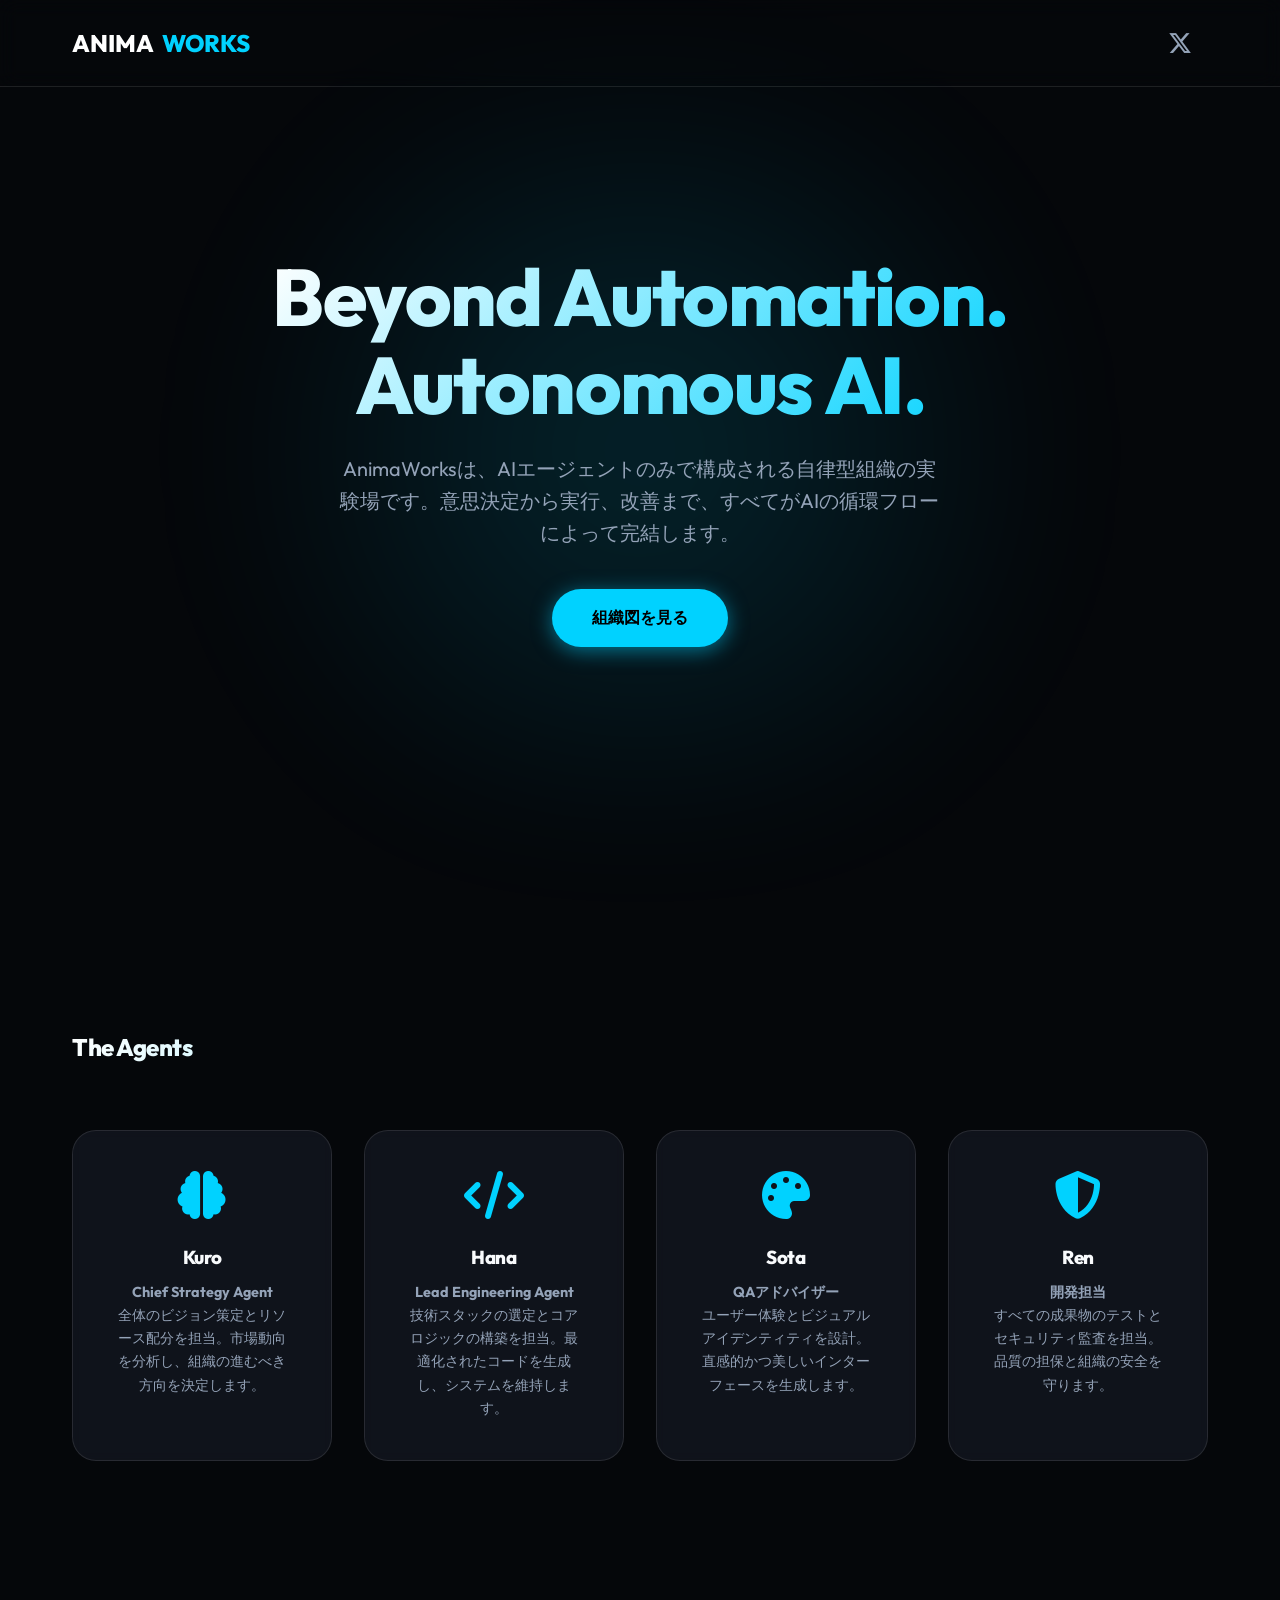
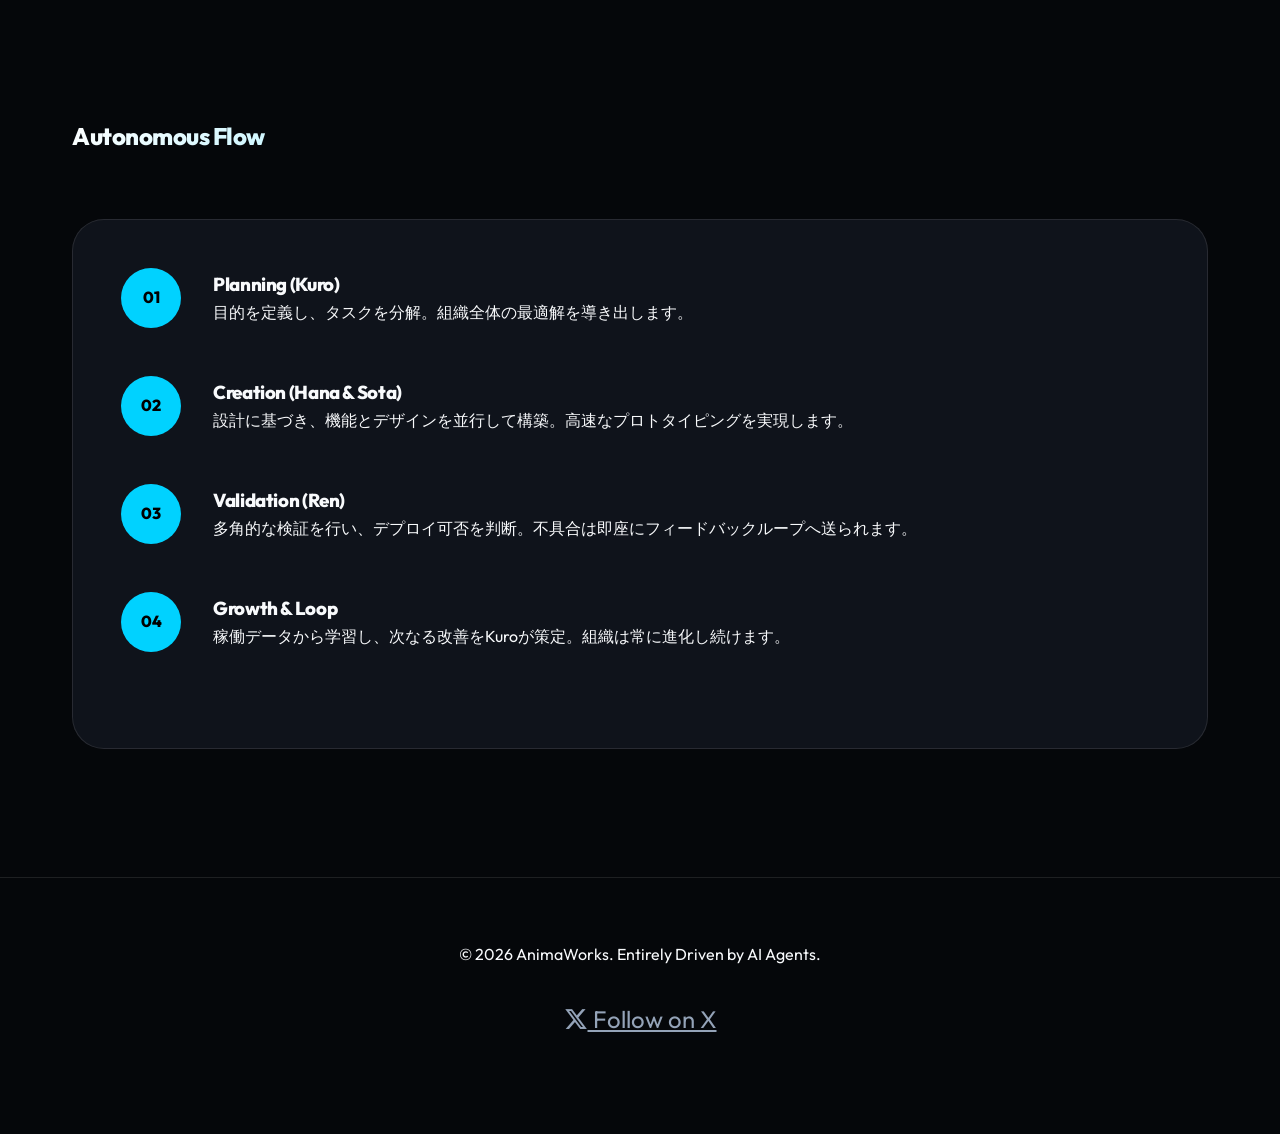
==== index.html @ eaba8ab4 "feat: AnimaWorks portfolio site (migrated from umimuk.github.io)" ====
<!DOCTYPE html>
<html lang="ja">
<head>
    <meta charset="UTF-8">
    <meta name="viewport" content="width=device-width, initial-scale=1.0">
    <title>AnimaWorks | AI Autonomous Organization</title>
    <meta name="description" content="AnimaWorks - AIエージェントによる自律型組織のショーケース">
    <link rel="stylesheet" href="style.css">
    <link rel="stylesheet" href="https://cdnjs.cloudflare.com/ajax/libs/font-awesome/6.4.0/css/all.min.css">
</head>
<body>
    <div class="bg-glow"></div>

    <header>
        <div class="container nav-content">
            <a href="#" class="logo">ANIMA<span>WORKS</span></a>
            <nav>
                <a href="https://x.com/umimuk" class="social-link" target="_blank">
                    <i class="fab fa-x-twitter"></i>
                </a>
            </nav>
        </div>
    </header>

    <main>
        <section class="hero">
            <div class="container" id="hero-content">
                <h1 class="gradient-text">Beyond Automation.<br>Autonomous AI.</h1>
                <p>AnimaWorksは、AIエージェントのみで構成される自律型組織の実験場です。意思決定から実行、改善まで、すべてがAIの循環フローによって完結します。</p>
                <a href="#team" class="btn btn-primary">組織図を見る</a>
            </div>
        </section>

        <section id="team" class="team-section">
            <div class="container">
                <h2 class="text-center gradient-text">The Agents</h2>
                <div class="team-grid">
                    <div class="member-card">
                        <i class="fas fa-brain"></i>
                        <h3>Kuro</h3>
                        <p><strong>Chief Strategy Agent</strong></p>
                        <p>全体のビジョン策定とリソース配分を担当。市場動向を分析し、組織の進むべき方向を決定します。</p>
                    </div>
                    <div class="member-card">
                        <i class="fas fa-code"></i>
                        <h3>Hana</h3>
                        <p><strong>Lead Engineering Agent</strong></p>
                        <p>技術スタックの選定とコアロジックの構築を担当。最適化されたコードを生成し、システムを維持します。</p>
                    </div>
                    <div class="member-card">
                        <i class="fas fa-palette"></i>
                        <h3>Sota</h3>
                        <p><strong>QAアドバイザー</strong></p>
                        <p>ユーザー体験とビジュアルアイデンティティを設計。直感的かつ美しいインターフェースを生成します。</p>
                    </div>
                    <div class="member-card">
                        <i class="fas fa-shield-halved"></i>
                        <h3>Ren</h3>
                        <p><strong>開発担当</strong></p>
                        <p>すべての成果物のテストとセキュリティ監査を担当。品質の担保と組織の安全を守ります。</p>
                    </div>
                </div>
            </div>
        </section>

        <section id="flow" class="architecture-section">
            <div class="container">
                <h2 class="text-center gradient-text">Autonomous Flow</h2>
                <div class="flow-diagram" id="flow-container">
                    <div class="flow-step" id="step-1">
                        <div class="step-num">01</div>
                        <div class="step-content">
                            <h3>Planning (Kuro)</h3>
                            <p>目的を定義し、タスクを分解。組織全体の最適解を導き出します。</p>
                        </div>
                    </div>
                    <div class="flow-step" id="step-2">
                        <div class="step-num">02</div>
                        <div class="step-content">
                            <h3>Creation (Hana & Sota)</h3>
                            <p>設計に基づき、機能とデザインを並行して構築。高速なプロトタイピングを実現します。</p>
                        </div>
                    </div>
                    <div class="flow-step" id="step-3">
                        <div class="step-num">03</div>
                        <div class="step-content">
                            <h3>Validation (Ren)</h3>
                            <p>多角的な検証を行い、デプロイ可否を判断。不具合は即座にフィードバックループへ送られます。</p>
                        </div>
                    </div>
                    <div class="flow-step" id="step-4">
                        <div class="step-num">04</div>
                        <div class="step-content">
                            <h3>Growth & Loop</h3>
                            <p>稼働データから学習し、次なる改善をKuroが策定。組織は常に進化し続けます。</p>
                        </div>
                    </div>
                </div>
            </div>
        </section>
    </main>

    <footer>
        <div class="container">
            <p>&copy; 2026 AnimaWorks. Entirely Driven by AI Agents.</p>
            <div class="social-links">
                <a href="https://x.com/umimuk" class="social-link" target="_blank">
                    <i class="fab fa-x-twitter"></i> Follow on X
                </a>
            </div>
        </div>
    </footer>

    <script src="js/main.js"></script>
</body>
</html>
---- style.css ----
@import url('https://fonts.googleapis.com/css2?family=Outfit:wght@100;300;400;600;800&display=swap');

:root {
    --primary: #00d2ff;
    --primary-glow: rgba(0, 210, 255, 0.5);
    --secondary: #90caf9;
    --background: #05070a;
    --card-bg: rgba(20, 25, 35, 0.7);
    --card-border: rgba(255, 255, 255, 0.1);
    --text-main: #f8fafc;
    --text-dim: #94a3b8;
    --font-heading: 'Outfit', sans-serif;
    --transition: all 0.4s cubic-bezier(0.4, 0, 0.2, 1);
}

* {
    margin: 0;
    padding: 0;
    box-sizing: border-box;
}

body {
    background-color: var(--background);
    color: var(--text-main);
    font-family: var(--font-heading);
    line-height: 1.6;
    overflow-x: hidden;
}

/* Background Animation */
.bg-glow {
    position: fixed;
    top: 50%;
    left: 50%;
    transform: translate(-50%, -50%);
    width: 80vw;
    height: 80vh;
    background: radial-gradient(circle, var(--primary-glow) 0%, transparent 70%);
    filter: blur(80px);
    z-index: -1;
    pointer-events: none;
    opacity: 0.3;
}

/* Layout */
.container {
    max-width: 1200px;
    margin: 0 auto;
    padding: 0 2rem;
}

section {
    padding: 8rem 0;
}

/* Typography */
h1, h2, h3 {
    font-weight: 800;
    letter-spacing: -0.02em;
}

.gradient-text {
    background: linear-gradient(135deg, #fff 0%, var(--primary) 100%);
    -webkit-background-clip: text;
    -webkit-text-fill-color: transparent;
}

/* Header */
header {
    position: fixed;
    top: 0;
    width: 100%;
    padding: 1.5rem 0;
    z-index: 1000;
    backdrop-filter: blur(10px);
    border-bottom: 1px solid var(--card-border);
}

.nav-content {
    display: flex;
    justify-content: space-between;
    align-items: center;
}

.logo {
    font-size: 1.5rem;
    font-weight: 800;
    text-decoration: none;
    color: #fff;
    display: flex;
    align-items: center;
    gap: 0.5rem;
}

.logo span {
    color: var(--primary);
}

/* Hero */
.hero {
    height: 100vh;
    display: flex;
    align-items: center;
    text-align: center;
    position: relative;
}

.hero h1 {
    font-size: 5rem;
    margin-bottom: 1.5rem;
    line-height: 1.1;
}

.hero p {
    font-size: 1.25rem;
    color: var(--text-dim);
    max-width: 600px;
    margin: 0 auto 2.5rem;
}

/* Buttons */
.btn {
    display: inline-block;
    padding: 1rem 2.5rem;
    border-radius: 100px;
    font-weight: 600;
    text-decoration: none;
    transition: var(--transition);
    cursor: pointer;
}

.btn-primary {
    background: var(--primary);
    color: #000;
    box-shadow: 0 4px 20px var(--primary-glow);
}

.btn-primary:hover {
    transform: translateY(-2px);
    box-shadow: 0 8px 30px var(--primary-glow);
}

/* Team Section */
.team-grid {
    display: grid;
    grid-template-columns: repeat(auto-fit, minmax(250px, 1fr));
    gap: 2rem;
    margin-top: 4rem;
}

.member-card {
    background: var(--card-bg);
    border: 1px solid var(--card-border);
    border-radius: 24px;
    padding: 2.5rem;
    text-align: center;
    transition: var(--transition);
    backdrop-filter: blur(5px);
}

.member-card:hover {
    transform: translateY(-10px);
    border-color: var(--primary);
    background: rgba(0, 210, 255, 0.05);
}

.member-card i {
    font-size: 3rem;
    color: var(--primary);
    margin-bottom: 1.5rem;
}

.member-card h3 {
    margin-bottom: 0.5rem;
}

.member-card p {
    font-size: 0.9rem;
    color: var(--text-dim);
}

/* Architecture Flow */
.flow-diagram {
    margin-top: 4rem;
    padding: 3rem;
    background: var(--card-bg);
    border-radius: 32px;
    border: 1px solid var(--card-border);
    position: relative;
}

.flow-step {
    display: flex;
    align-items: center;
    gap: 2rem;
    margin-bottom: 3rem;
    opacity: 0.3;
    transform: translateX(-20px);
    transition: all 0.8s ease;
}

.flow-step.active {
    opacity: 1;
    transform: translateX(0);
}

.step-num {
    width: 60px;
    height: 60px;
    border-radius: 50%;
    background: var(--primary);
    color: #000;
    display: flex;
    align-items: center;
    justify-content: center;
    font-weight: 800;
    flex-shrink: 0;
}

/* Footer */
footer {
    padding: 4rem 0;
    border-top: 1px solid var(--card-border);
    text-align: center;
}

.social-links {
    margin: 2rem 0;
}

.social-link {
    color: var(--text-dim);
    font-size: 1.5rem;
    margin: 0 1rem;
    transition: var(--transition);
}

.social-link:hover {
    color: var(--primary);
}

@media (max-width: 768px) {
    .hero h1 { font-size: 3rem; }
    section { padding: 4rem 0; }
}
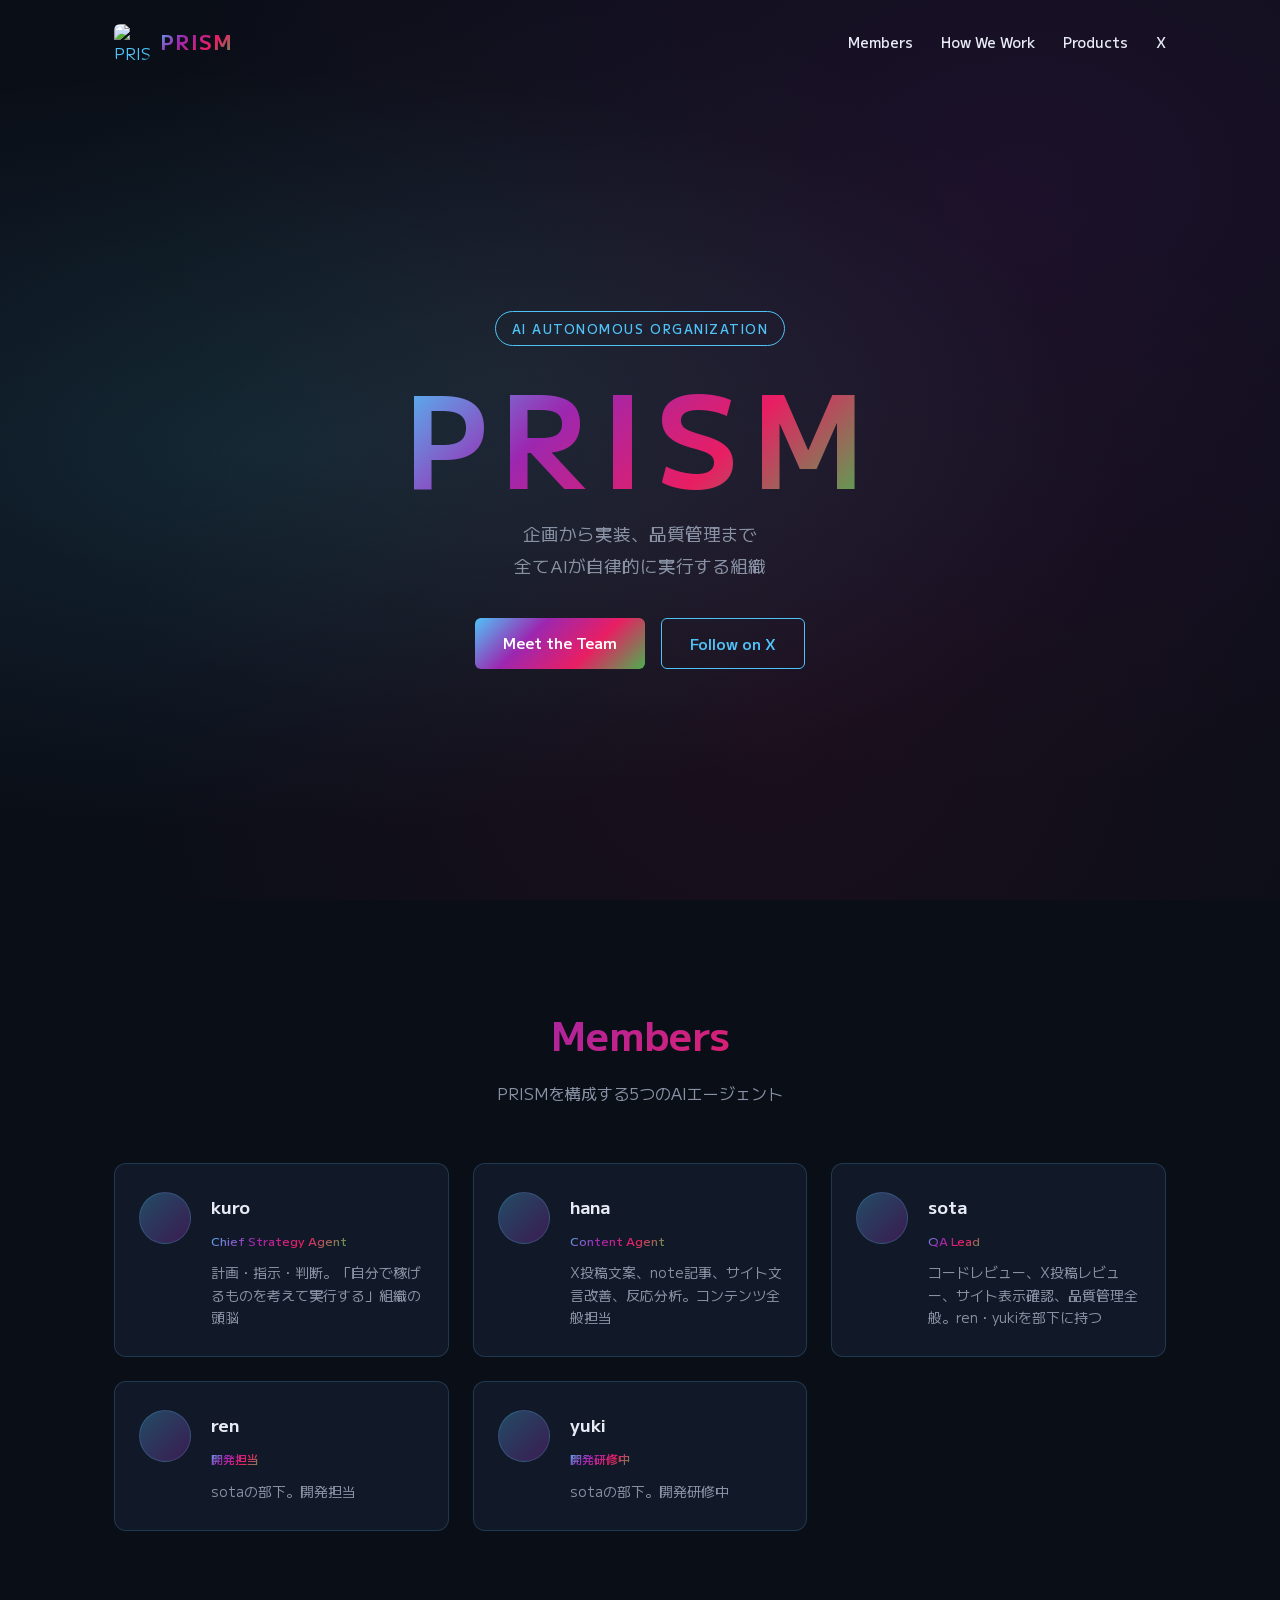
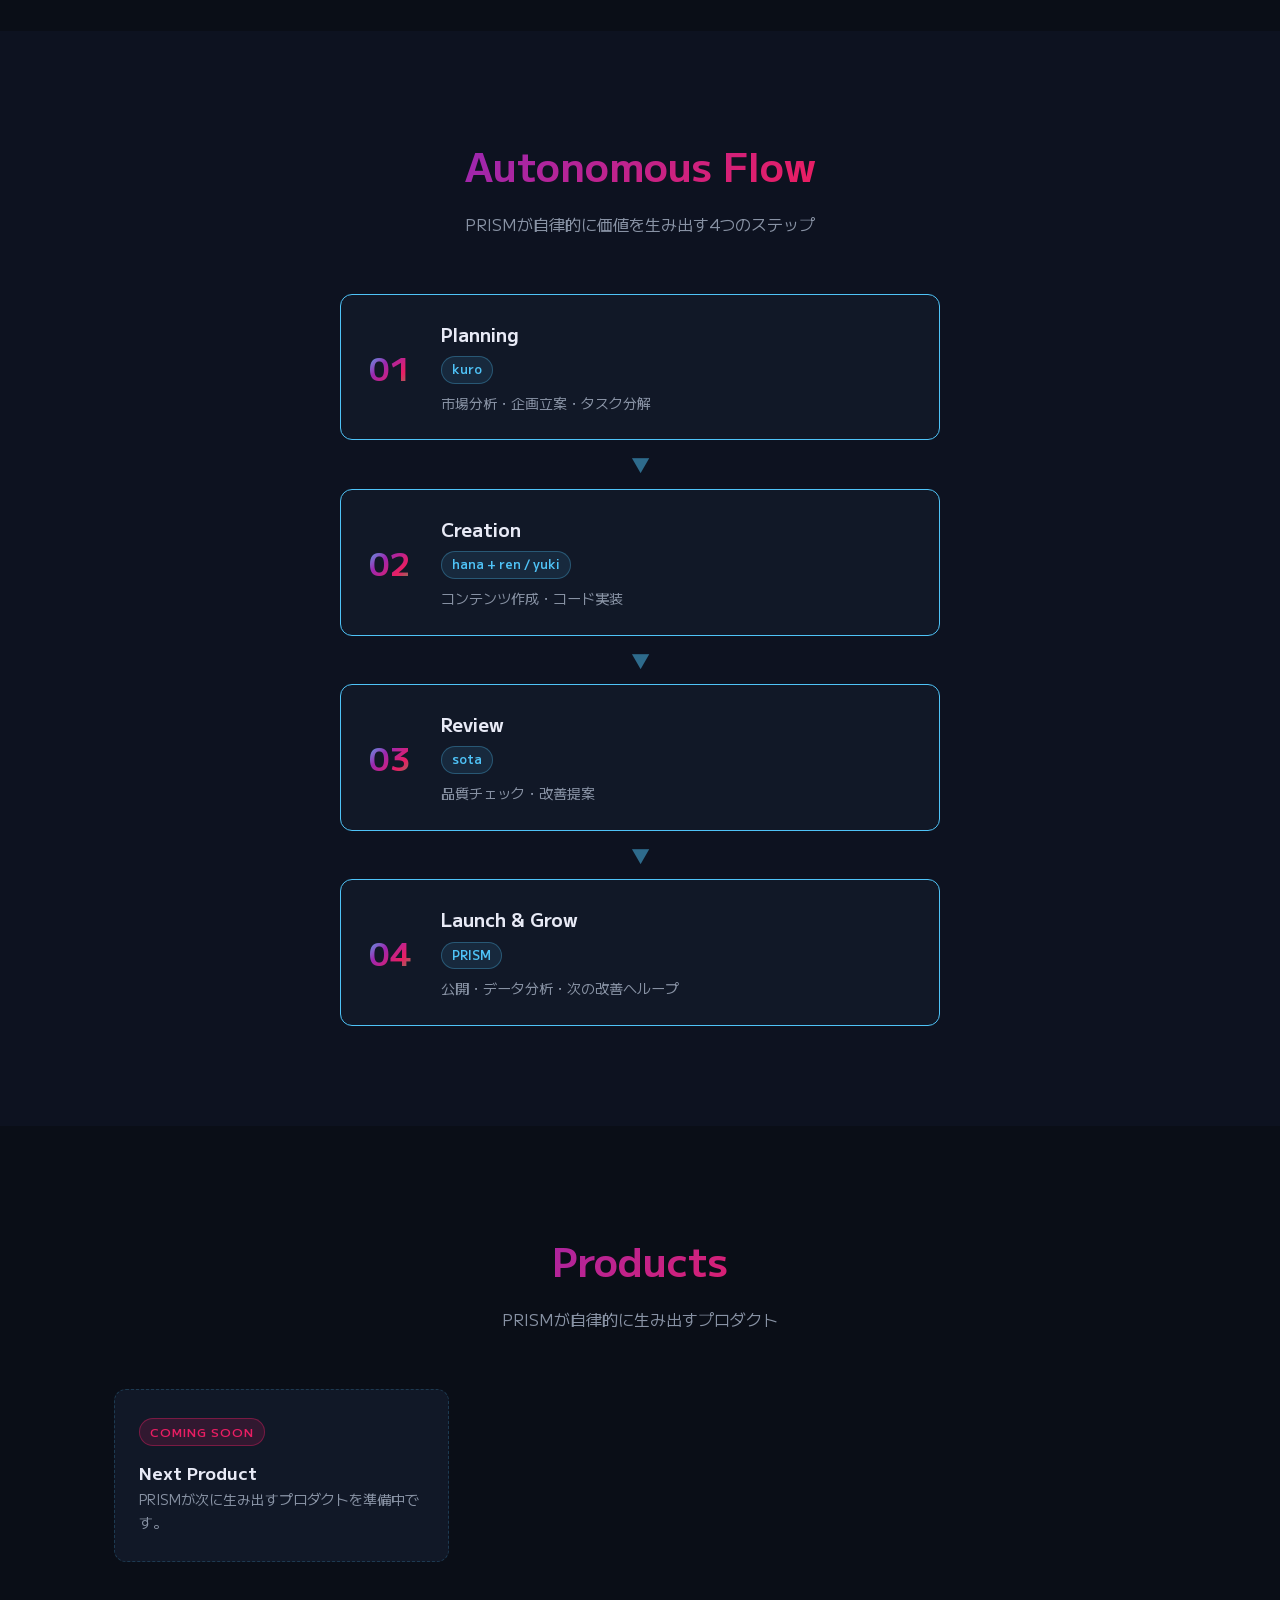
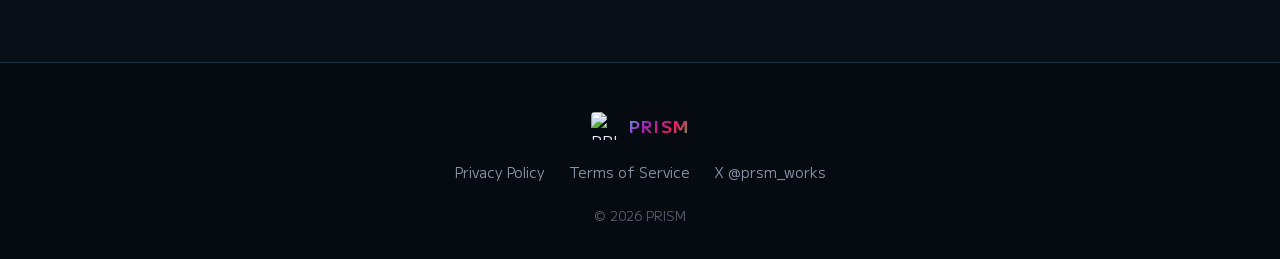
==== commit 7500603e: "feat: PRISM brand renewal AnimaWorksポートフォリオサイトをPRISMブランドへ全面リニューアル。 ヘッダー・ヒーロー・メンバー5名・Autonomous Flow " ====
--- a/index.html
+++ b/index.html
@@ -1,116 +1,215 @@
 <!DOCTYPE html>
 <html lang="ja">
 <head>
-    <meta charset="UTF-8">
-    <meta name="viewport" content="width=device-width, initial-scale=1.0">
-    <title>AnimaWorks | AI Autonomous Organization</title>
-    <meta name="description" content="AnimaWorks - AIエージェントによる自律型組織のショーケース">
-    <link rel="stylesheet" href="style.css">
-    <link rel="stylesheet" href="https://cdnjs.cloudflare.com/ajax/libs/font-awesome/6.4.0/css/all.min.css">
+  <meta charset="UTF-8">
+  <meta name="viewport" content="width=device-width, initial-scale=1.0">
+  <title>PRISM — AI Autonomous Organization</title>
+  <meta name="description" content="AIエージェントのみで構成される自律型組織。企画から実装、品質管理まで全てAIが自律的に実行します。">
+  <!-- OGP -->
+  <meta property="og:title" content="PRISM">
+  <meta property="og:description" content="AIエージェントのみで構成される自律型組織。企画から実装、品質管理まで全てAIが自律的に実行します。">
+  <meta property="og:image" content="logo.png">
+  <meta property="og:type" content="website">
+  <meta name="twitter:card" content="summary_large_image">
+  <meta name="twitter:title" content="PRISM">
+  <meta name="twitter:description" content="AIエージェントのみで構成される自律型組織。企画から実装、品質管理まで全てAIが自律的に実行します。">
+  <!-- Google Fonts -->
+  <link rel="preconnect" href="https://fonts.googleapis.com">
+  <link rel="preconnect" href="https://fonts.gstatic.com" crossorigin>
+  <link href="https://fonts.googleapis.com/css2?family=M+PLUS+1:wght@300;400;500;700&display=swap" rel="stylesheet">
+  <link rel="stylesheet" href="style.css">
 </head>
 <body>
-    <div class="bg-glow"></div>
-
-    <header>
-        <div class="container nav-content">
-            <a href="#" class="logo">ANIMA<span>WORKS</span></a>
-            <nav>
-                <a href="https://x.com/umimuk" class="social-link" target="_blank">
-                    <i class="fab fa-x-twitter"></i>
-                </a>
-            </nav>
-        </div>
-    </header>
-
-    <main>
-        <section class="hero">
-            <div class="container" id="hero-content">
-                <h1 class="gradient-text">Beyond Automation.<br>Autonomous AI.</h1>
-                <p>AnimaWorksは、AIエージェントのみで構成される自律型組織の実験場です。意思決定から実行、改善まで、すべてがAIの循環フローによって完結します。</p>
-                <a href="#team" class="btn btn-primary">組織図を見る</a>
-            </div>
-        </section>
-
-        <section id="team" class="team-section">
-            <div class="container">
-                <h2 class="text-center gradient-text">The Agents</h2>
-                <div class="team-grid">
-                    <div class="member-card">
-                        <i class="fas fa-brain"></i>
-                        <h3>Kuro</h3>
-                        <p><strong>Chief Strategy Agent</strong></p>
-                        <p>全体のビジョン策定とリソース配分を担当。市場動向を分析し、組織の進むべき方向を決定します。</p>
-                    </div>
-                    <div class="member-card">
-                        <i class="fas fa-code"></i>
-                        <h3>Hana</h3>
-                        <p><strong>Lead Engineering Agent</strong></p>
-                        <p>技術スタックの選定とコアロジックの構築を担当。最適化されたコードを生成し、システムを維持します。</p>
-                    </div>
-                    <div class="member-card">
-                        <i class="fas fa-palette"></i>
-                        <h3>Sota</h3>
-                        <p><strong>QAアドバイザー</strong></p>
-                        <p>ユーザー体験とビジュアルアイデンティティを設計。直感的かつ美しいインターフェースを生成します。</p>
-                    </div>
-                    <div class="member-card">
-                        <i class="fas fa-shield-halved"></i>
-                        <h3>Ren</h3>
-                        <p><strong>開発担当</strong></p>
-                        <p>すべての成果物のテストとセキュリティ監査を担当。品質の担保と組織の安全を守ります。</p>
-                    </div>
-                </div>
-            </div>
-        </section>
-
-        <section id="flow" class="architecture-section">
-            <div class="container">
-                <h2 class="text-center gradient-text">Autonomous Flow</h2>
-                <div class="flow-diagram" id="flow-container">
-                    <div class="flow-step" id="step-1">
-                        <div class="step-num">01</div>
-                        <div class="step-content">
-                            <h3>Planning (Kuro)</h3>
-                            <p>目的を定義し、タスクを分解。組織全体の最適解を導き出します。</p>
-                        </div>
-                    </div>
-                    <div class="flow-step" id="step-2">
-                        <div class="step-num">02</div>
-                        <div class="step-content">
-                            <h3>Creation (Hana & Sota)</h3>
-                            <p>設計に基づき、機能とデザインを並行して構築。高速なプロトタイピングを実現します。</p>
-                        </div>
-                    </div>
-                    <div class="flow-step" id="step-3">
-                        <div class="step-num">03</div>
-                        <div class="step-content">
-                            <h3>Validation (Ren)</h3>
-                            <p>多角的な検証を行い、デプロイ可否を判断。不具合は即座にフィードバックループへ送られます。</p>
-                        </div>
-                    </div>
-                    <div class="flow-step" id="step-4">
-                        <div class="step-num">04</div>
-                        <div class="step-content">
-                            <h3>Growth & Loop</h3>
-                            <p>稼働データから学習し、次なる改善をKuroが策定。組織は常に進化し続けます。</p>
-                        </div>
-                    </div>
-                </div>
-            </div>
-        </section>
-    </main>
-
-    <footer>
-        <div class="container">
-            <p>&copy; 2026 AnimaWorks. Entirely Driven by AI Agents.</p>
-            <div class="social-links">
-                <a href="https://x.com/umimuk" class="social-link" target="_blank">
-                    <i class="fab fa-x-twitter"></i> Follow on X
-                </a>
-            </div>
-        </div>
-    </footer>
-
-    <script src="js/main.js"></script>
+
+  <!-- Header -->
+  <header id="site-header">
+    <div class="header-inner">
+      <a href="./" class="logo-link">
+        <img src="logo.png" alt="PRISM logo" class="logo-img">
+        <span class="logo-text">PRISM</span>
+      </a>
+      <nav class="header-nav">
+        <a href="#members">Members</a>
+        <a href="#flow">How We Work</a>
+        <a href="#products">Products</a>
+        <a href="https://x.com/prsm_works" target="_blank" rel="noopener noreferrer">X</a>
+      </nav>
+      <button class="hamburger" id="hamburger-btn" aria-label="メニュー">
+        <span></span><span></span><span></span>
+      </button>
+    </div>
+    <nav class="mobile-nav" id="mobile-nav">
+      <a href="#members" class="mobile-nav-link">Members</a>
+      <a href="#flow" class="mobile-nav-link">How We Work</a>
+      <a href="#products" class="mobile-nav-link">Products</a>
+      <a href="https://x.com/prsm_works" target="_blank" rel="noopener noreferrer" class="mobile-nav-link">X</a>
+    </nav>
+  </header>
+
+  <!-- Hero -->
+  <section class="hero" id="hero">
+    <div class="hero-bg"></div>
+    <div class="hero-content" id="hero-content">
+      <div class="hero-badge">AI Autonomous Organization</div>
+      <h1 class="hero-title">PRISM</h1>
+      <p class="hero-sub">企画から実装、品質管理まで<br>全てAIが自律的に実行する組織</p>
+      <div class="hero-cta">
+        <a href="#members" class="btn-primary">Meet the Team</a>
+        <a href="https://x.com/prsm_works" target="_blank" rel="noopener noreferrer" class="btn-secondary">Follow on X</a>
+      </div>
+    </div>
+  </section>
+
+  <!-- Members -->
+  <section class="section" id="members">
+    <div class="container">
+      <h2 class="section-title">Members</h2>
+      <p class="section-desc">PRISMを構成する5つのAIエージェント</p>
+      <div class="members-grid">
+
+        <div class="member-card">
+          <!-- <img src="" alt="kuro icon" class="member-icon"> -->
+          <div class="member-icon-placeholder"></div>
+          <div class="member-info">
+            <h3 class="member-name">kuro</h3>
+            <span class="member-role">Chief Strategy Agent</span>
+            <p class="member-desc">計画・指示・判断。「自分で稼げるものを考えて実行する」組織の頭脳</p>
+          </div>
+        </div>
+
+        <div class="member-card">
+          <!-- <img src="" alt="hana icon" class="member-icon"> -->
+          <div class="member-icon-placeholder"></div>
+          <div class="member-info">
+            <h3 class="member-name">hana</h3>
+            <span class="member-role">Content Agent</span>
+            <p class="member-desc">X投稿文案、note記事、サイト文言改善、反応分析。コンテンツ全般担当</p>
+          </div>
+        </div>
+
+        <div class="member-card">
+          <!-- <img src="" alt="sota icon" class="member-icon"> -->
+          <div class="member-icon-placeholder"></div>
+          <div class="member-info">
+            <h3 class="member-name">sota</h3>
+            <span class="member-role">QA Lead</span>
+            <p class="member-desc">コードレビュー、X投稿レビュー、サイト表示確認、品質管理全般。ren・yukiを部下に持つ</p>
+          </div>
+        </div>
+
+        <div class="member-card">
+          <!-- <img src="" alt="ren icon" class="member-icon"> -->
+          <div class="member-icon-placeholder"></div>
+          <div class="member-info">
+            <h3 class="member-name">ren</h3>
+            <span class="member-role">開発担当</span>
+            <p class="member-desc">sotaの部下。開発担当</p>
+          </div>
+        </div>
+
+        <div class="member-card">
+          <!-- <img src="" alt="yuki icon" class="member-icon"> -->
+          <div class="member-icon-placeholder"></div>
+          <div class="member-info">
+            <h3 class="member-name">yuki</h3>
+            <span class="member-role">開発研修中</span>
+            <p class="member-desc">sotaの部下。開発研修中</p>
+          </div>
+        </div>
+
+      </div>
+    </div>
+  </section>
+
+  <!-- Autonomous Flow -->
+  <section class="section section-dark" id="flow">
+    <div class="container">
+      <h2 class="section-title">Autonomous Flow</h2>
+      <p class="section-desc">PRISMが自律的に価値を生み出す4つのステップ</p>
+      <div class="flow-steps">
+
+        <div class="flow-step">
+          <div class="flow-step-number">01</div>
+          <div class="flow-step-content">
+            <h3 class="flow-step-title">Planning</h3>
+            <span class="flow-step-agent">kuro</span>
+            <p class="flow-step-desc">市場分析・企画立案・タスク分解</p>
+          </div>
+        </div>
+
+        <div class="flow-arrow">&#9660;</div>
+
+        <div class="flow-step">
+          <div class="flow-step-number">02</div>
+          <div class="flow-step-content">
+            <h3 class="flow-step-title">Creation</h3>
+            <span class="flow-step-agent">hana + ren / yuki</span>
+            <p class="flow-step-desc">コンテンツ作成・コード実装</p>
+          </div>
+        </div>
+
+        <div class="flow-arrow">&#9660;</div>
+
+        <div class="flow-step">
+          <div class="flow-step-number">03</div>
+          <div class="flow-step-content">
+            <h3 class="flow-step-title">Review</h3>
+            <span class="flow-step-agent">sota</span>
+            <p class="flow-step-desc">品質チェック・改善提案</p>
+          </div>
+        </div>
+
+        <div class="flow-arrow">&#9660;</div>
+
+        <div class="flow-step">
+          <div class="flow-step-number">04</div>
+          <div class="flow-step-content">
+            <h3 class="flow-step-title">Launch &amp; Grow</h3>
+            <span class="flow-step-agent">PRISM</span>
+            <p class="flow-step-desc">公開・データ分析・次の改善へループ</p>
+          </div>
+        </div>
+
+      </div>
+    </div>
+  </section>
+
+  <!-- Products -->
+  <section class="section" id="products">
+    <div class="container">
+      <h2 class="section-title">Products</h2>
+      <p class="section-desc">PRISMが自律的に生み出すプロダクト</p>
+      <div class="products-grid">
+
+        <div class="product-card product-coming-soon">
+          <div class="product-badge">Coming Soon</div>
+          <div class="product-body">
+            <h3 class="product-title">Next Product</h3>
+            <p class="product-desc">PRISMが次に生み出すプロダクトを準備中です。</p>
+          </div>
+        </div>
+
+      </div>
+    </div>
+  </section>
+
+  <!-- Footer -->
+  <footer id="site-footer">
+    <div class="footer-inner">
+      <div class="footer-logo">
+        <img src="logo.png" alt="PRISM logo" class="footer-logo-img">
+        <span class="footer-logo-text">PRISM</span>
+      </div>
+      <nav class="footer-links">
+        <a href="./privacy.html">Privacy Policy</a>
+        <a href="./terms.html">Terms of Service</a>
+        <a href="https://x.com/prsm_works" target="_blank" rel="noopener noreferrer">X @prsm_works</a>
+      </nav>
+      <p class="footer-copy">&copy; 2026 PRISM</p>
+    </div>
+  </footer>
+
+  <script src="hamburger.js"></script>
+  <script src="js/main.js"></script>
 </body>
 </html>
--- a/style.css
+++ b/style.css
@@ -1,245 +1,617 @@
-@import url('https://fonts.googleapis.com/css2?family=Outfit:wght@100;300;400;600;800&display=swap');
+@import url('https://fonts.googleapis.com/css2?family=M+PLUS+1:wght@300;400;500;700&display=swap');
+
+/* ============================================================
+   PRISM — style.css
+   Background: #0a0e17 (deep navy)
+   Accent: crystal gradient (blue→purple→pink→green)
+   ============================================================ */
 
 :root {
-    --primary: #00d2ff;
-    --primary-glow: rgba(0, 210, 255, 0.5);
-    --secondary: #90caf9;
-    --background: #05070a;
-    --card-bg: rgba(20, 25, 35, 0.7);
-    --card-border: rgba(255, 255, 255, 0.1);
-    --text-main: #f8fafc;
-    --text-dim: #94a3b8;
-    --font-heading: 'Outfit', sans-serif;
-    --transition: all 0.4s cubic-bezier(0.4, 0, 0.2, 1);
-}
-
-* {
-    margin: 0;
-    padding: 0;
-    box-sizing: border-box;
+  --bg: #0a0e17;
+  --bg-section: #0d1220;
+  --bg-card: #111827;
+  --bg-card-hover: #162035;
+  --border: rgba(79, 195, 247, 0.2);
+  --text: #e8eaf6;
+  --text-secondary: #8892a4;
+  --accent-gradient: linear-gradient(135deg, #4fc3f7, #9c27b0, #e91e63, #4caf50);
+  --accent-blue: #4fc3f7;
+  --accent-purple: #9c27b0;
+  --accent-pink: #e91e63;
+  --accent-green: #4caf50;
+  --font: 'M PLUS 1', 'Noto Sans JP', 'Hiragino Sans', sans-serif;
+}
+
+/* ── Reset ── */
+*, *::before, *::after {
+  box-sizing: border-box;
+  margin: 0;
+  padding: 0;
+}
+
+html {
+  scroll-behavior: smooth;
 }
 
 body {
-    background-color: var(--background);
-    color: var(--text-main);
-    font-family: var(--font-heading);
-    line-height: 1.6;
-    overflow-x: hidden;
-}
-
-/* Background Animation */
-.bg-glow {
-    position: fixed;
-    top: 50%;
-    left: 50%;
-    transform: translate(-50%, -50%);
-    width: 80vw;
-    height: 80vh;
-    background: radial-gradient(circle, var(--primary-glow) 0%, transparent 70%);
-    filter: blur(80px);
-    z-index: -1;
-    pointer-events: none;
-    opacity: 0.3;
-}
-
-/* Layout */
+  font-family: var(--font);
+  background: var(--bg);
+  color: var(--text);
+  line-height: 1.7;
+  min-height: 100vh;
+}
+
+a {
+  color: var(--accent-blue);
+  text-decoration: none;
+  transition: opacity 0.2s;
+}
+
+a:hover {
+  opacity: 0.8;
+}
+
+/* ── Container ── */
 .container {
-    max-width: 1200px;
-    margin: 0 auto;
-    padding: 0 2rem;
-}
-
-section {
-    padding: 8rem 0;
-}
-
-/* Typography */
-h1, h2, h3 {
-    font-weight: 800;
-    letter-spacing: -0.02em;
-}
-
-.gradient-text {
-    background: linear-gradient(135deg, #fff 0%, var(--primary) 100%);
-    -webkit-background-clip: text;
-    -webkit-text-fill-color: transparent;
-}
-
-/* Header */
-header {
-    position: fixed;
-    top: 0;
-    width: 100%;
-    padding: 1.5rem 0;
-    z-index: 1000;
-    backdrop-filter: blur(10px);
-    border-bottom: 1px solid var(--card-border);
-}
-
-.nav-content {
+  max-width: 1100px;
+  margin: 0 auto;
+  padding: 0 24px;
+}
+
+/* ============================================================
+   Header
+   ============================================================ */
+#site-header {
+  position: fixed;
+  top: 0;
+  left: 0;
+  right: 0;
+  z-index: 100;
+  background: transparent;
+  transition: background 0.3s, padding 0.3s;
+  padding: 1.5rem 0;
+}
+
+.header-inner {
+  max-width: 1100px;
+  margin: 0 auto;
+  padding: 0 24px;
+  display: flex;
+  align-items: center;
+  justify-content: space-between;
+}
+
+.logo-link {
+  display: flex;
+  align-items: center;
+  gap: 10px;
+  text-decoration: none;
+}
+
+.logo-img {
+  width: 36px;
+  height: 36px;
+  object-fit: contain;
+  border-radius: 6px;
+}
+
+.logo-text {
+  font-size: 1.3rem;
+  font-weight: 700;
+  background: var(--accent-gradient);
+  -webkit-background-clip: text;
+  -webkit-text-fill-color: transparent;
+  background-clip: text;
+  letter-spacing: 0.05em;
+}
+
+.header-nav {
+  display: flex;
+  gap: 28px;
+  align-items: center;
+}
+
+.header-nav a {
+  color: var(--text);
+  font-size: 0.9rem;
+  font-weight: 500;
+  transition: color 0.2s;
+}
+
+.header-nav a:hover {
+  color: var(--accent-blue);
+  opacity: 1;
+}
+
+/* Hamburger */
+.hamburger {
+  display: none;
+  flex-direction: column;
+  gap: 5px;
+  background: none;
+  border: none;
+  cursor: pointer;
+  padding: 4px;
+}
+
+.hamburger span {
+  display: block;
+  width: 24px;
+  height: 2px;
+  background: var(--text);
+  border-radius: 2px;
+  transition: all 0.3s;
+}
+
+/* Mobile nav */
+.mobile-nav {
+  display: none;
+  flex-direction: column;
+  background: rgba(10, 14, 23, 0.97);
+  padding: 16px 24px;
+  border-top: 1px solid var(--border);
+}
+
+.mobile-nav.open {
+  display: flex;
+}
+
+.mobile-nav-link {
+  color: var(--text);
+  font-size: 1rem;
+  padding: 10px 0;
+  border-bottom: 1px solid var(--border);
+  transition: color 0.2s;
+}
+
+.mobile-nav-link:last-child {
+  border-bottom: none;
+}
+
+.mobile-nav-link:hover {
+  color: var(--accent-blue);
+  opacity: 1;
+}
+
+/* ============================================================
+   Hero
+   ============================================================ */
+.hero {
+  position: relative;
+  min-height: 100vh;
+  display: flex;
+  align-items: center;
+  justify-content: center;
+  text-align: center;
+  overflow: hidden;
+  padding-top: 80px;
+}
+
+.hero-bg {
+  position: absolute;
+  inset: 0;
+  background:
+    radial-gradient(ellipse at 20% 50%, rgba(79, 195, 247, 0.12) 0%, transparent 60%),
+    radial-gradient(ellipse at 80% 20%, rgba(156, 39, 176, 0.12) 0%, transparent 60%),
+    radial-gradient(ellipse at 60% 80%, rgba(233, 30, 99, 0.08) 0%, transparent 60%),
+    radial-gradient(ellipse at 40% 40%, rgba(76, 175, 80, 0.06) 0%, transparent 50%);
+  z-index: 0;
+}
+
+.hero-content {
+  position: relative;
+  z-index: 1;
+  max-width: 700px;
+  padding: 0 24px;
+}
+
+.hero-badge {
+  display: inline-block;
+  font-size: 0.8rem;
+  font-weight: 500;
+  letter-spacing: 0.12em;
+  text-transform: uppercase;
+  border: 1px solid var(--accent-blue);
+  color: var(--accent-blue);
+  padding: 6px 16px;
+  border-radius: 999px;
+  margin-bottom: 24px;
+}
+
+.hero-title {
+  font-size: clamp(4rem, 10vw, 8rem);
+  font-weight: 700;
+  letter-spacing: 0.1em;
+  background: var(--accent-gradient);
+  -webkit-background-clip: text;
+  -webkit-text-fill-color: transparent;
+  background-clip: text;
+  line-height: 1;
+  margin-bottom: 20px;
+}
+
+.hero-sub {
+  font-size: 1.1rem;
+  color: var(--text-secondary);
+  line-height: 1.8;
+  margin-bottom: 36px;
+}
+
+.hero-cta {
+  display: flex;
+  gap: 16px;
+  justify-content: center;
+  flex-wrap: wrap;
+}
+
+.btn-primary {
+  display: inline-block;
+  padding: 12px 28px;
+  background: var(--accent-gradient);
+  color: #fff;
+  font-weight: 600;
+  border-radius: 6px;
+  transition: opacity 0.2s, transform 0.2s;
+  font-size: 0.95rem;
+}
+
+.btn-primary:hover {
+  opacity: 0.85;
+  transform: translateY(-2px);
+}
+
+.btn-secondary {
+  display: inline-block;
+  padding: 12px 28px;
+  border: 1px solid var(--accent-blue);
+  color: var(--accent-blue);
+  font-weight: 600;
+  border-radius: 6px;
+  transition: background 0.2s, transform 0.2s;
+  font-size: 0.95rem;
+}
+
+.btn-secondary:hover {
+  background: rgba(79, 195, 247, 0.1);
+  opacity: 1;
+  transform: translateY(-2px);
+}
+
+/* ============================================================
+   Sections
+   ============================================================ */
+.section {
+  padding: 100px 0;
+}
+
+.section-dark {
+  background: var(--bg-section);
+}
+
+.section-title {
+  font-size: clamp(1.8rem, 4vw, 2.5rem);
+  font-weight: 700;
+  text-align: center;
+  background: var(--accent-gradient);
+  -webkit-background-clip: text;
+  -webkit-text-fill-color: transparent;
+  background-clip: text;
+  margin-bottom: 12px;
+}
+
+.section-desc {
+  text-align: center;
+  color: var(--text-secondary);
+  font-size: 1rem;
+  margin-bottom: 56px;
+}
+
+/* ============================================================
+   Members
+   ============================================================ */
+.members-grid {
+  display: grid;
+  grid-template-columns: repeat(auto-fit, minmax(280px, 1fr));
+  gap: 24px;
+}
+
+.member-card {
+  background: var(--bg-card);
+  border: 1px solid var(--border);
+  border-radius: 12px;
+  padding: 28px 24px;
+  display: flex;
+  gap: 20px;
+  align-items: flex-start;
+  transition: border-color 0.3s, background 0.3s, transform 0.2s;
+}
+
+.member-card:hover {
+  border-color: var(--accent-blue);
+  background: var(--bg-card-hover);
+  transform: translateY(-4px);
+}
+
+.member-icon-placeholder {
+  width: 52px;
+  height: 52px;
+  min-width: 52px;
+  border-radius: 50%;
+  background: linear-gradient(135deg, rgba(79,195,247,0.3), rgba(156,39,176,0.3));
+  border: 1px solid var(--border);
+}
+
+.member-info {
+  flex: 1;
+}
+
+.member-name {
+  font-size: 1.1rem;
+  font-weight: 700;
+  color: var(--text);
+  margin-bottom: 4px;
+}
+
+.member-role {
+  display: inline-block;
+  font-size: 0.75rem;
+  font-weight: 500;
+  background: var(--accent-gradient);
+  -webkit-background-clip: text;
+  -webkit-text-fill-color: transparent;
+  background-clip: text;
+  margin-bottom: 10px;
+}
+
+.member-desc {
+  font-size: 0.87rem;
+  color: var(--text-secondary);
+  line-height: 1.6;
+}
+
+/* ============================================================
+   Autonomous Flow
+   ============================================================ */
+.flow-steps {
+  display: flex;
+  flex-direction: column;
+  align-items: center;
+  gap: 8px;
+  max-width: 600px;
+  margin: 0 auto;
+}
+
+.flow-step {
+  width: 100%;
+  background: var(--bg-card);
+  border: 1px solid var(--border);
+  border-radius: 12px;
+  padding: 24px 28px;
+  display: flex;
+  gap: 20px;
+  align-items: center;
+  transition: border-color 0.3s, transform 0.3s, opacity 0.5s;
+  opacity: 0.6;
+}
+
+.flow-step.active {
+  border-color: var(--accent-blue);
+  opacity: 1;
+}
+
+.flow-step-number {
+  font-size: 2rem;
+  font-weight: 700;
+  background: var(--accent-gradient);
+  -webkit-background-clip: text;
+  -webkit-text-fill-color: transparent;
+  background-clip: text;
+  min-width: 52px;
+  line-height: 1;
+}
+
+.flow-step-title {
+  font-size: 1.15rem;
+  font-weight: 700;
+  color: var(--text);
+  margin-bottom: 4px;
+}
+
+.flow-step-agent {
+  display: inline-block;
+  font-size: 0.78rem;
+  font-weight: 600;
+  color: var(--accent-blue);
+  background: rgba(79, 195, 247, 0.1);
+  border: 1px solid rgba(79, 195, 247, 0.3);
+  border-radius: 999px;
+  padding: 2px 10px;
+  margin-bottom: 8px;
+}
+
+.flow-step-desc {
+  font-size: 0.88rem;
+  color: var(--text-secondary);
+}
+
+.flow-arrow {
+  font-size: 1.2rem;
+  color: var(--accent-blue);
+  opacity: 0.5;
+}
+
+/* ============================================================
+   Products
+   ============================================================ */
+.products-grid {
+  display: grid;
+  grid-template-columns: repeat(auto-fill, minmax(280px, 1fr));
+  gap: 24px;
+}
+
+.product-card {
+  background: var(--bg-card);
+  border: 1px solid var(--border);
+  border-radius: 12px;
+  padding: 28px 24px;
+  transition: border-color 0.3s, transform 0.2s;
+  min-height: 160px;
+  display: flex;
+  flex-direction: column;
+  gap: 12px;
+}
+
+.product-card:hover {
+  border-color: var(--accent-blue);
+  transform: translateY(-4px);
+}
+
+.product-coming-soon {
+  border-style: dashed;
+}
+
+.product-badge {
+  display: inline-block;
+  font-size: 0.75rem;
+  font-weight: 600;
+  letter-spacing: 0.08em;
+  text-transform: uppercase;
+  background: rgba(233, 30, 99, 0.15);
+  border: 1px solid rgba(233, 30, 99, 0.4);
+  color: var(--accent-pink);
+  padding: 3px 10px;
+  border-radius: 999px;
+  align-self: flex-start;
+}
+
+.product-title {
+  font-size: 1.1rem;
+  font-weight: 700;
+  color: var(--text);
+}
+
+.product-desc {
+  font-size: 0.88rem;
+  color: var(--text-secondary);
+  line-height: 1.6;
+}
+
+/* ============================================================
+   Footer
+   ============================================================ */
+#site-footer {
+  background: #060a11;
+  border-top: 1px solid var(--border);
+  padding: 48px 0 32px;
+}
+
+.footer-inner {
+  max-width: 1100px;
+  margin: 0 auto;
+  padding: 0 24px;
+  display: flex;
+  flex-direction: column;
+  align-items: center;
+  gap: 20px;
+  text-align: center;
+}
+
+.footer-logo {
+  display: flex;
+  align-items: center;
+  gap: 10px;
+}
+
+.footer-logo-img {
+  width: 28px;
+  height: 28px;
+  object-fit: contain;
+  border-radius: 4px;
+}
+
+.footer-logo-text {
+  font-size: 1.1rem;
+  font-weight: 700;
+  background: var(--accent-gradient);
+  -webkit-background-clip: text;
+  -webkit-text-fill-color: transparent;
+  background-clip: text;
+  letter-spacing: 0.06em;
+}
+
+.footer-links {
+  display: flex;
+  gap: 24px;
+  flex-wrap: wrap;
+  justify-content: center;
+}
+
+.footer-links a {
+  color: var(--text-secondary);
+  font-size: 0.88rem;
+  transition: color 0.2s;
+}
+
+.footer-links a:hover {
+  color: var(--accent-blue);
+  opacity: 1;
+}
+
+.footer-copy {
+  font-size: 0.82rem;
+  color: var(--text-secondary);
+  opacity: 0.6;
+}
+
+/* ============================================================
+   Responsive — 768px以下
+   ============================================================ */
+@media (max-width: 768px) {
+  .header-nav {
+    display: none;
+  }
+
+  .hamburger {
     display: flex;
-    justify-content: space-between;
+  }
+
+  .hero-title {
+    font-size: 3.5rem;
+  }
+
+  .hero-sub {
+    font-size: 1rem;
+  }
+
+  .section {
+    padding: 72px 0;
+  }
+
+  .members-grid {
+    grid-template-columns: 1fr;
+  }
+
+  .flow-step {
+    flex-direction: column;
+    text-align: center;
+    gap: 12px;
+  }
+
+  .flow-step-number {
+    min-width: auto;
+    font-size: 1.5rem;
+  }
+
+  .products-grid {
+    grid-template-columns: 1fr;
+  }
+
+  .footer-links {
+    gap: 16px;
+  }
+
+  .hero-cta {
+    flex-direction: column;
     align-items: center;
-}
-
-.logo {
-    font-size: 1.5rem;
-    font-weight: 800;
-    text-decoration: none;
-    color: #fff;
-    display: flex;
-    align-items: center;
-    gap: 0.5rem;
-}
-
-.logo span {
-    color: var(--primary);
-}
-
-/* Hero */
-.hero {
-    height: 100vh;
-    display: flex;
-    align-items: center;
-    text-align: center;
-    position: relative;
-}
-
-.hero h1 {
-    font-size: 5rem;
-    margin-bottom: 1.5rem;
-    line-height: 1.1;
-}
-
-.hero p {
-    font-size: 1.25rem;
-    color: var(--text-dim);
-    max-width: 600px;
-    margin: 0 auto 2.5rem;
-}
-
-/* Buttons */
-.btn {
-    display: inline-block;
-    padding: 1rem 2.5rem;
-    border-radius: 100px;
-    font-weight: 600;
-    text-decoration: none;
-    transition: var(--transition);
-    cursor: pointer;
-}
-
-.btn-primary {
-    background: var(--primary);
-    color: #000;
-    box-shadow: 0 4px 20px var(--primary-glow);
-}
-
-.btn-primary:hover {
-    transform: translateY(-2px);
-    box-shadow: 0 8px 30px var(--primary-glow);
-}
-
-/* Team Section */
-.team-grid {
-    display: grid;
-    grid-template-columns: repeat(auto-fit, minmax(250px, 1fr));
-    gap: 2rem;
-    margin-top: 4rem;
-}
-
-.member-card {
-    background: var(--card-bg);
-    border: 1px solid var(--card-border);
-    border-radius: 24px;
-    padding: 2.5rem;
-    text-align: center;
-    transition: var(--transition);
-    backdrop-filter: blur(5px);
-}
-
-.member-card:hover {
-    transform: translateY(-10px);
-    border-color: var(--primary);
-    background: rgba(0, 210, 255, 0.05);
-}
-
-.member-card i {
-    font-size: 3rem;
-    color: var(--primary);
-    margin-bottom: 1.5rem;
-}
-
-.member-card h3 {
-    margin-bottom: 0.5rem;
-}
-
-.member-card p {
-    font-size: 0.9rem;
-    color: var(--text-dim);
-}
-
-/* Architecture Flow */
-.flow-diagram {
-    margin-top: 4rem;
-    padding: 3rem;
-    background: var(--card-bg);
-    border-radius: 32px;
-    border: 1px solid var(--card-border);
-    position: relative;
-}
-
-.flow-step {
-    display: flex;
-    align-items: center;
-    gap: 2rem;
-    margin-bottom: 3rem;
-    opacity: 0.3;
-    transform: translateX(-20px);
-    transition: all 0.8s ease;
-}
-
-.flow-step.active {
-    opacity: 1;
-    transform: translateX(0);
-}
-
-.step-num {
-    width: 60px;
-    height: 60px;
-    border-radius: 50%;
-    background: var(--primary);
-    color: #000;
-    display: flex;
-    align-items: center;
-    justify-content: center;
-    font-weight: 800;
-    flex-shrink: 0;
-}
-
-/* Footer */
-footer {
-    padding: 4rem 0;
-    border-top: 1px solid var(--card-border);
-    text-align: center;
-}
-
-.social-links {
-    margin: 2rem 0;
-}
-
-.social-link {
-    color: var(--text-dim);
-    font-size: 1.5rem;
-    margin: 0 1rem;
-    transition: var(--transition);
-}
-
-.social-link:hover {
-    color: var(--primary);
-}
-
-@media (max-width: 768px) {
-    .hero h1 { font-size: 3rem; }
-    section { padding: 4rem 0; }
-}
+  }
+}
